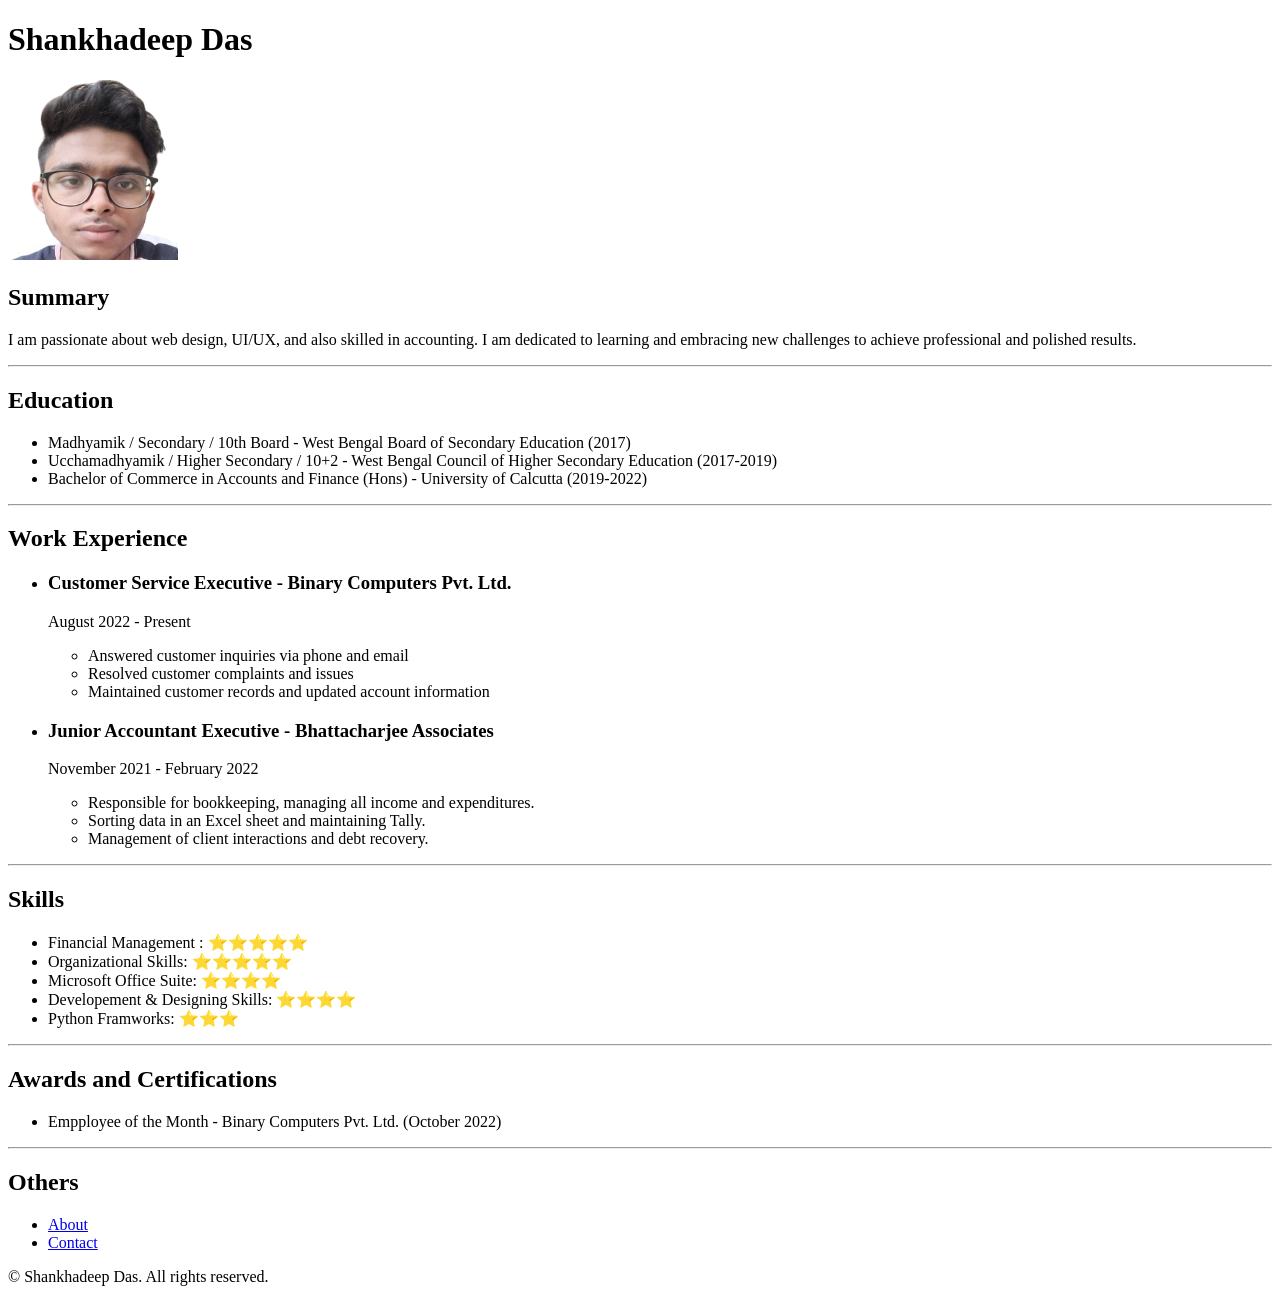
==== index.html @ 57a4e0e6 "Shankhadeep's Workspace" ====
<!DOCTYPE html>
<html lang="en">
<head>
    <meta charset="UTF-8">
    <meta name="viewport" content="width=device-width, initial-scale=1.0">
    <title>Shankhadeep's Workspace</title>
</head>
<body>

    <!-- Full Name -->

    <h1>Shankhadeep Das</h1>

    <!-- Picture -->
    <img src="./Assets/Shankhadeep.png" alt="Shankhadeep-Picture" height="180px" width="170px">

    <!-- Summary -->
     <h2>Summary</h2>
     <p>I am passionate about web design, UI/UX, and also skilled in accounting. I am dedicated to learning and embracing new challenges to achieve professional and polished results.</p>
    
    <hr>

    <!-- Education -->
    <h2>Education</h2>
    
    <!-- Degree Lists -->
    <ul>
        <li>Madhyamik / Secondary /  10th Board - West Bengal Board of Secondary Education (2017)</li>
        <li>Ucchamadhyamik / Higher Secondary / 10+2 - West Bengal Council of Higher Secondary Education (2017-2019)</li>
        <li>Bachelor of Commerce in Accounts and Finance (Hons) - University of Calcutta (2019-2022)</li>
    </ul>
    <hr>
    <!-- Work Experience -->
    <h2>Work Experience</h2>

    <!-- Work Lists -->
     <ul>
        <li>
            <h3>Customer Service Executive - Binary Computers Pvt. Ltd.</h3>
            <p>August 2022 - Present</p>
            <ul>
                <li>Answered customer inquiries via phone and email</li>
                <li>Resolved customer complaints and issues</li>
                <li>Maintained customer records and updated account information</li>
            </ul>
        </li>
        <li>
            <h3> Junior Accountant Executive - Bhattacharjee Associates</h3>
            <p>November 2021 - February 2022</p>
            <ul>
                <li>Responsible for bookkeeping, managing all income and expenditures.</li>
                <li>Sorting data in an Excel sheet and maintaining Tally.</li>
                <li>Management of client interactions and debt recovery.</li>
            </ul>
        </li>
     </ul>

     <hr>
     
     <!-- Skills -->
    <h2>Skills</h2>

    <!-- Skilss Lists -->
     <ul>
        <li>Financial Management : ⭐️⭐️⭐️⭐️⭐️</li>
        <li>Organizational Skills: ⭐️⭐️⭐️⭐️⭐️</li>
        <li>Microsoft Office Suite: ⭐️⭐️⭐️⭐️</li>
        <li>Developement & Designing Skills: ⭐️⭐️⭐️⭐️</li>
        <li>Python Framworks: ⭐️⭐️⭐️</li>
     </ul>

     <hr>
     <!-- Certifications -->
    <h2>Awards and Certifications</h2>
    <ul>
        <li> Empployee of the Month - Binary Computers Pvt. Ltd. (October 2022) </li>
    </ul>

    <hr>

    <!-- Other Related things -->
     <h2>Others</h2>

     <ul>
        <li><a href="./Public/about.html">About</a></li>
        <li><a href="./Public/contact.html">Contact</a></li>
     </ul>


    <!-- Copytight Handle -->
    <footer>
        <p>&copy; Shankhadeep Das. All rights reserved.</p>
    </footer>
</body>
</html>
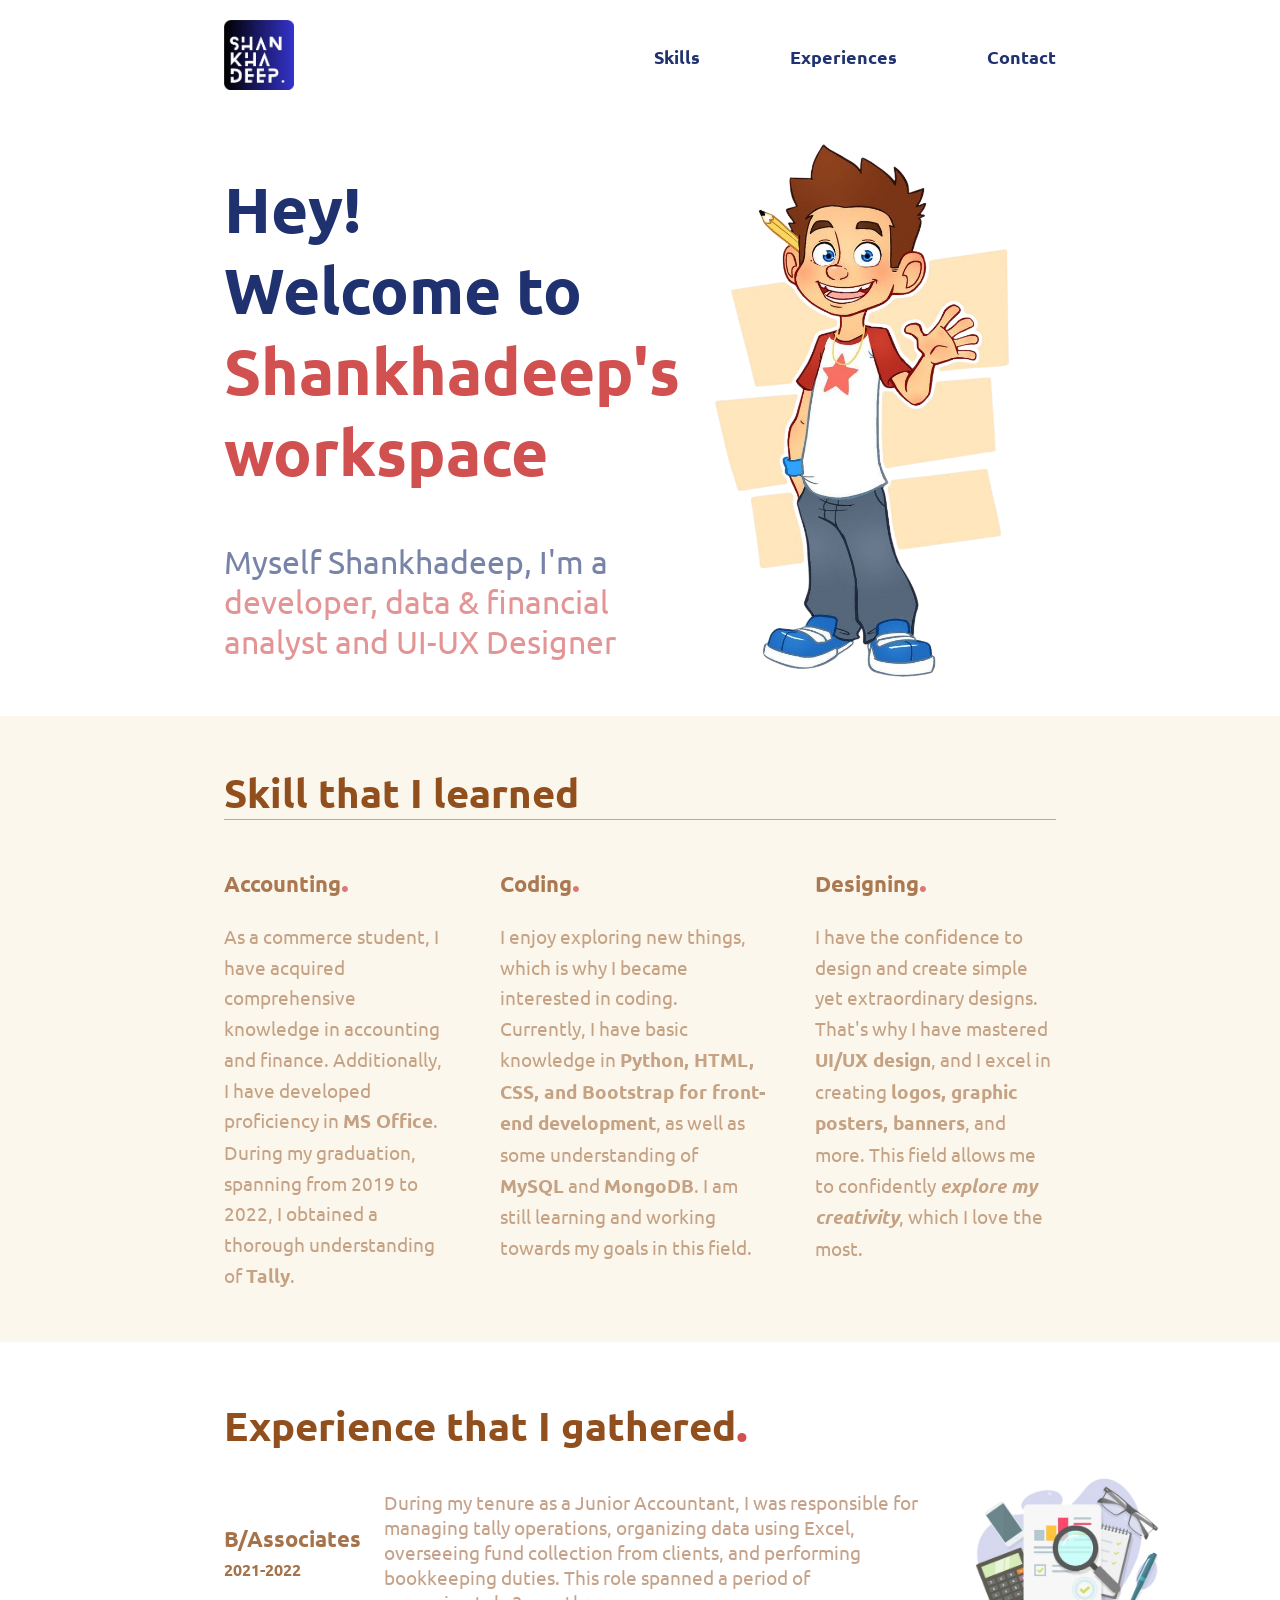
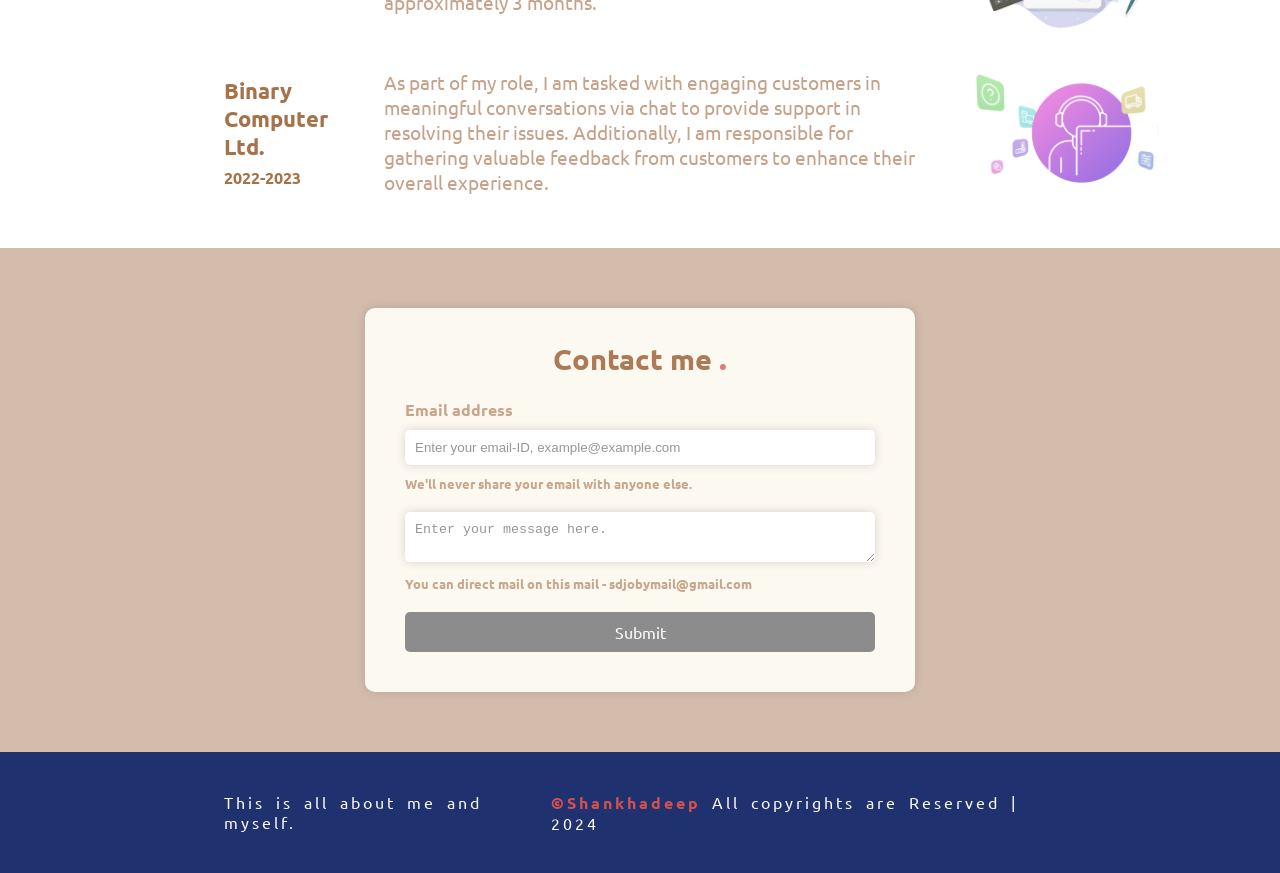
==== commit 38c329af: "Add files via upload Take a look at my new website - it's my very first personal project!" ====
--- a/index.html
+++ b/index.html
@@ -1,95 +1,161 @@
 <!DOCTYPE html>
 <html lang="en">
+
 <head>
-    <meta charset="UTF-8">
-    <meta name="viewport" content="width=device-width, initial-scale=1.0">
-    <title>Shankhadeep's Workspace</title>
+  <meta charset="UTF-8">
+  <meta name="viewport" content="width=device-width, initial-scale=1.0">
+  <title>Shankhadeep's World</title>
+
+  <!-- CSS Links -->
+  <link rel="stylesheet" href="./Styles/style.css">
+
+  <!-- Google Font Styles -->
+  <link rel="preconnect" href="https://fonts.googleapis.com">
+  <link rel="preconnect" href="https://fonts.gstatic.com" crossorigin>
+  <link
+    href="https://fonts.googleapis.com/css2?family=Merriweather:ital,wght@0,300;0,400;0,700;0,900;1,300;1,400;1,700;1,900&family=Source+Code+Pro:ital,wght@0,200..900;1,200..900&family=Ubuntu:ital,wght@0,300;0,400;0,500;0,700;1,300;1,400;1,500;1,700&display=swap"
+    rel="stylesheet">
+
 </head>
+
 <body>
+  <!-- Main Hero Section -->
+  <secion id="hero-section">
+    <!-- NavBar Section -->
+    <div id="main-container">
+      <nav class="nav-bar">
+        <div class="nav-content">
+          <a href="#" class="navbar-brand"><img src="./media/Shankhadeep-Logo-Blue.png" alt="shankahdeep-logo"
+              height="70"></a>
+          <div class="nav-menu">
+            <ul>
+              <li class="menu-item"><a href="#skill-section">Skills</a></li>
+              <li class="menu-item"><a href="#experience-section">Experiences</a></li>
+              <li class="menu-item"><a href="#contact-section">Contact</a></li>
+            </ul>
+          </div>
+        </div>
+      </nav>
+      <!-- NavBar Section End -->
 
-    <!-- Full Name -->
+      <!-- Hero Section -->
+      <div class="hero-banner">
+        <div class="hero-brief">
+          <h1 class="main-heading">Hey! <br> Welcome to <span class="eye-catch">Shankhadeep's workspace</span></h1>
+          <p class="short-brief">Myself Shankhadeep, I'm a <span class="eye-catch">developer, data & financial analyst
+              and UI-UX Designer</span></p>
+        </div>
+        <div class="hero-boy-img"><img src="./media/hero-boy-hd-img.png" alt="hero-boy-img" height="600"></div>
+      </div>
+      <!-- Hero Section End -->
+    </div>
+  </secion>
+  <!-- Main Hero Section End -->
 
-    <h1>Shankhadeep Das</h1>
+  <!-- Skills Section -->
+  <section id="skill-section">
+    <div id="feature-container">
+      <h1 class="feature-head">Skill that I learned</h1>
+      <div class="features">
+        <div class="skills">
+          <h3>Accounting<span class="dott">.</span></h3>
+          <p>As a commerce student, I have acquired comprehensive knowledge in accounting and finance. Additionally, I
+            have developed proficiency in <strong>MS Office</strong>. During my graduation, spanning from 2019 to 2022,
+            I obtained a thorough understanding of <strong>Tally</strong>.</p>
+        </div>
+        <div class="skills">
+          <h3>Coding<span class="dott">.</span></h3>
+          <p>I enjoy exploring new things, which is why I became interested in coding. Currently, I have basic knowledge
+            in <strong>Python, HTML, CSS, and Bootstrap for front-end development</strong>, as well as some
+            understanding of <strong>MySQL</strong> and <strong>MongoDB</strong>. I am still learning and working
+            towards my goals in this field.</p>
+        </div>
+        <div class="skills">
+          <h3>Designing<span class="dott">.</span></h3>
+          <p>I have the confidence to design and create simple yet extraordinary designs. That's why I have mastered
+            <strong>UI/UX design</strong>, and I excel in creating <strong>logos, graphic posters, banners</strong>, and
+            more. This field allows me to confidently <strong><i>explore my creativity</i></strong>, which I love the
+            most.
+          </p>
+        </div>
+      </div>
+    </div>
+  </section>
+  <!-- Skills Section End -->
 
-    <!-- Picture -->
-    <img src="./Assets/Shankhadeep.png" alt="Shankhadeep-Picture" height="180px" width="170px">
+  <!-- Experience -->
+  <section id="experience-section">
+    <div id="experience-container">
+      <h1 class="experience-head">Experience that I gathered<span class="dott" style="font-size: 3rem;">.</span></h1>
+      <div class="experiences">
+        <div class="exp">
+          <div class="exp-head">
+            <h3>B/Associates</h3>
+            <h5>2021-2022</h5>
+          </div>
+          <div class="exp-text">
+            <p>During my tenure as a Junior Accountant, I was responsible for managing tally operations, organizing data
+              using Excel, overseeing fund collection from clients, and performing bookkeeping duties. This role spanned
+              a period of approximately 3 months.</p>
+          </div>
+          <img class="exp-img" src="./media/Junnior-Accountant.png" alt="junior-acountant-img" height="150">
+        </div>
+        <div class="exp">
+          <div class="exp-head">
+            <h3>Binary Computer Ltd.</h3>
+            <h5>2022-2023</h5>
+          </div>
+          <div class="exp-text">
+            <p>As part of my role, I am tasked with engaging customers in meaningful conversations via chat to provide
+              support in resolving their issues. Additionally, I am responsible for gathering valuable feedback from
+              customers to enhance their overall experience.</p>
+          </div>
+          <img class="exp-img" src="./media/Customer_Executive.png" alt="junior-acountant-img" height="150">
+        </div>
+      </div>
+    </div>
+  </section>
+  <!-- Experience End -->
 
-    <!-- Summary -->
-     <h2>Summary</h2>
-     <p>I am passionate about web design, UI/UX, and also skilled in accounting. I am dedicated to learning and embracing new challenges to achieve professional and polished results.</p>
-    
-    <hr>
-
-    <!-- Education -->
-    <h2>Education</h2>
-    
-    <!-- Degree Lists -->
-    <ul>
-        <li>Madhyamik / Secondary /  10th Board - West Bengal Board of Secondary Education (2017)</li>
-        <li>Ucchamadhyamik / Higher Secondary / 10+2 - West Bengal Council of Higher Secondary Education (2017-2019)</li>
-        <li>Bachelor of Commerce in Accounts and Finance (Hons) - University of Calcutta (2019-2022)</li>
-    </ul>
-    <hr>
-    <!-- Work Experience -->
-    <h2>Work Experience</h2>
-
-    <!-- Work Lists -->
-     <ul>
-        <li>
-            <h3>Customer Service Executive - Binary Computers Pvt. Ltd.</h3>
-            <p>August 2022 - Present</p>
-            <ul>
-                <li>Answered customer inquiries via phone and email</li>
-                <li>Resolved customer complaints and issues</li>
-                <li>Maintained customer records and updated account information</li>
-            </ul>
-        </li>
-        <li>
-            <h3> Junior Accountant Executive - Bhattacharjee Associates</h3>
-            <p>November 2021 - February 2022</p>
-            <ul>
-                <li>Responsible for bookkeeping, managing all income and expenditures.</li>
-                <li>Sorting data in an Excel sheet and maintaining Tally.</li>
-                <li>Management of client interactions and debt recovery.</li>
-            </ul>
-        </li>
-     </ul>
-
-     <hr>
-     
-     <!-- Skills -->
-    <h2>Skills</h2>
-
-    <!-- Skilss Lists -->
-     <ul>
-        <li>Financial Management : ⭐️⭐️⭐️⭐️⭐️</li>
-        <li>Organizational Skills: ⭐️⭐️⭐️⭐️⭐️</li>
-        <li>Microsoft Office Suite: ⭐️⭐️⭐️⭐️</li>
-        <li>Developement & Designing Skills: ⭐️⭐️⭐️⭐️</li>
-        <li>Python Framworks: ⭐️⭐️⭐️</li>
-     </ul>
-
-     <hr>
-     <!-- Certifications -->
-    <h2>Awards and Certifications</h2>
-    <ul>
-        <li> Empployee of the Month - Binary Computers Pvt. Ltd. (October 2022) </li>
-    </ul>
-
-    <hr>
-
-    <!-- Other Related things -->
-     <h2>Others</h2>
-
-     <ul>
-        <li><a href="./Public/about.html">About</a></li>
-        <li><a href="./Public/contact.html">Contact</a></li>
-     </ul>
+  <!-- Contact Form Section -->
+  <section id="contact-section">
+    <div class="contact-form">
+      <form>
+        <h2>Contact me <span class="dott">.</span></h2>
+        <div>
+          <label for="email">Email address</label>
+          <input type="email" id="email" placeholder="Enter your email-ID, example@example.com">
+          <div class="email-share">We'll never share your email with anyone else.</div>
+        </div>
+        <div>
+          <textarea placeholder="Enter your message here."></textarea>
+        </div>
+        <p>You can direct mail on this mail - sdjobymail@gmail.com</p>
+        <div>
+          <a href="#" target="_blank">Submit</a>
+        </div>
+      </form>
+    </div>
+  </section>
+  <!-- Contact Form Section End -->
 
 
-    <!-- Copytight Handle -->
-    <footer>
-        <p>&copy; Shankhadeep Das. All rights reserved.</p>
-    </footer>
+  <!-- Footer Section -->
+  <section id="footer-section">
+    <div id="footer-container">
+      <div class="aboutme">
+        <p class="aboutme-head">This is all about me and myself.</p>
+      </div>
+      <div class="aboutme">
+        <p class="aboutme-head"> <strong class="copy-skd">&copy;Shankhadeep</strong> All copyrights are Reserved | 2024
+        </p>
+      </div>
+    </div>
+  </section>
+  <!-- Footer Section End -->
+
+<!-- Js Link -->
+ <script src="/Script/script.js"></script>
 </body>
+
 </html>
--- a/Styles/style.css
+++ b/Styles/style.css
@@ -0,0 +1,411 @@
+:root{
+    /* Font Styles */
+    --source-code-pro: "Source Code Pro", monospace;
+    --ubuntu: "Ubuntu", sans-serif;
+    --merriweather: "Merriweather", serif;
+
+    /* Color */
+    --skin-tone: #fcf7ec;
+    --little-dark-skin: #c6a691;
+    --tangy-orange: #E76F51;
+    --navy-blue: #1F316F;
+    --bluish: #5B99C2;
+    --brown: #914F1E;
+    --light-brown: #D15050;
+}
+
+* {
+    margin: 0;
+    padding: 0;
+    box-sizing: border-box;
+}
+
+a {
+    text-decoration: none;
+}
+
+ul {
+    list-style: none;
+}
+
+
+/* Section Department */
+#hero-section {
+    background-color: var(--skin-tone);
+}
+
+/* Navbar Settings */
+
+#main-container {
+    width: 65%;
+    margin: auto;
+    font-family: var(--ubuntu);
+    margin-top: 20px;
+}
+
+.nav-content {
+    display: flex;
+    align-items: center;
+    justify-content: space-between;
+}
+
+.nav-menu ul {
+    display: flex;
+    gap: 90px;
+}
+
+.menu-item a {
+    font-weight: bold;
+    color: var(--navy-blue);
+    font-size: 1.15rem;
+}
+
+
+/* Hero Secction */
+
+.hero-banner {
+    margin-top: 20px;
+    display: flex;
+    align-items: center;
+    justify-content: space-between;
+    color: var(--navy-blue);
+}
+
+.hero-brief {
+    width: 50%;
+    font-size: 2rem;
+}
+
+.main-heading {
+    margin-bottom: 50px;
+    font-weight: bolder;
+}
+.eye-catch {
+    color: var(--light-brown);
+    opacity: 100%;
+}
+.short-brief {
+    opacity: 60%;
+}
+
+/* Features - Skills */
+#skill-section {
+    background-color: var(--skin-tone);
+}
+
+#feature-container {
+    width: 65%;
+    margin: auto;
+    font-family: var(--ubuntu);
+    padding: 50px 0; 
+    font-size: 1.2rem;
+    color: var(--brown);
+}
+
+.feature-head {
+    font-size: 2.5rem;
+    margin-bottom: 40px;
+    border-bottom: 0.5px solid var(--little-dark-skin);
+}
+
+.features {
+    display: flex;
+    gap: 50px;
+}
+
+.skills h3 {
+    opacity: 75%;
+}
+
+.dott {
+    color: var(--light-brown);
+    font-size: 2rem;
+}
+
+.skills p {
+    margin-top: 20px;
+    opacity: 50%;
+    line-height: 1.6;
+}
+
+/* Experience Section */
+
+#experience-container {
+    width: 65%;
+    margin: auto;
+    font-family: var(--ubuntu);
+    padding: 50px 0 10px;
+    font-size: 1.2rem;
+    color: var(--brown);
+}
+
+.experience-head {
+    margin-bottom: 25px;
+    font-size: 2.5rem;
+    
+}
+
+.exp {
+    display: grid;
+    gap: 10px;
+    grid-template-columns: 150px 65% 50px;
+    margin-bottom: 30px;
+    opacity: 80%;
+}
+
+.exp-head {
+    padding-right: 30px;
+    display: flex;
+    flex-direction: column;
+    justify-content: center;
+    gap: 6px;
+}
+
+.exp-text {
+    display: flex;
+    flex-direction: column;
+    gap: 5px;
+    justify-content: center;
+    opacity: 65%;
+}
+
+.exp-img {
+    margin-left: 40px;
+}
+
+/* Contact Form Section */
+#contact-section{
+    background-color: var(--little-dark-skin);
+    padding: 20px;
+    opacity: 75%;
+}
+
+.contact-form {
+    max-width: 550px;
+    margin: 40px auto;
+    padding: 30px 40px 40px;
+    background-color: var(--skin-tone);
+    color: var(--brown);
+    border-radius: 10px;
+    box-shadow: 0 0 10px rgba(0, 0, 0, 0.2);
+    font-family: var(--ubuntu);
+  }
+  
+  .contact-form h2 {
+    font-size: 1.8rem;
+    font-weight: bold;
+    text-align: center;
+    margin-bottom: 20px;
+  }
+  
+  .contact-form label {
+    display: block;
+    margin-bottom: 10px;
+    opacity: 65%;
+    font-weight: bold;
+  }
+  
+  .contact-form input[type="email"] {
+    width: 100%;
+    padding: 10px;
+    border: none;
+    border-radius: 5px;
+    box-shadow: 0 0 10px rgba(0, 0, 0, 0.2);
+  }
+
+  .email-share {
+    display: block;
+    margin-bottom: 10px;
+    opacity: 65%;
+    font-weight: bold;
+    margin: 10px 0 20px;
+    font-size: .8rem;
+  }
+  
+  .contact-form textarea {
+    width: 100%;
+    padding: 10px;
+    border: none;
+    border-radius: 5px;
+    box-shadow: 0 0 10px rgba(0, 0, 0, 0.2);
+  }
+  
+  .contact-form p {
+    display: block;
+    margin-bottom: 10px;
+    opacity: 65%;
+    font-weight: bold;
+    margin: 10px 0 20px;
+    font-size: .8rem;
+  }
+  
+  .contact-form a {
+    display: block;
+    width: 100%;
+    padding: 10px;
+    background-color: #666;
+    color: #fff;
+    border: none;
+    border-radius: 5px;
+    text-align: center;
+    text-decoration: none;
+  }
+  
+  .contact-form a:hover {
+    background-color: #777;
+  }
+
+/* Footer Section */
+
+#footer-section {
+    background-color: var(--navy-blue);
+}
+
+#footer-container {
+    width: 65%;
+    margin: auto;
+    font-family: var(--ubuntu);
+    padding: 40px 0 ;
+    color: #fcf7ec;
+    word-spacing: 4px;
+    letter-spacing: 3px;
+
+    /* Display */
+    display: flex;
+    justify-content: space-between;
+}
+
+.copy-skd {
+    color: var(--light-brown);
+}
+
+/* Media Query */
+/* For devices with a width of 1024px or less */
+@media screen and (max-width: 1024px) {
+    #main-container {
+        width: 80%;
+    }
+
+    .nav-menu ul {
+        gap: 50px;
+    }
+
+    .hero-brief {
+        width: 60%;
+    }
+
+    .hero-banner {
+        flex-direction: column;
+        align-items: center;
+        text-align: center;
+    }
+
+    .hero-brief, .hero-boy-img {
+        width: 100%;
+    }
+
+    .features {
+        flex-direction: column;
+        gap: 30px;
+    }
+
+    .experience-head {
+        text-align: center;
+    }
+
+    .exp {
+        grid-template-columns: 1fr;
+        text-align: center;
+    }
+    
+    .exp img {
+        visibility: hidden;
+        height: 5px;
+    }
+
+    .exp-head, .exp-text, .exp-img {
+        margin: 0 auto;
+    }
+
+    .exp-head {
+        padding-right: 0;
+    }
+
+    #footer-container {
+        font-size: 0.6rem;
+        word-spacing: 0.5px;
+        letter-spacing: 2px;
+    }
+}
+
+/* For devices with a width of 768px or less */
+@media screen and (max-width: 768px) {
+    .navbar-brand {
+        visibility: hidden;
+    }
+
+    .nav-menu ul {
+        visibility: hidden;
+    }
+
+    .hero-brief {
+        font-size: 1.8rem;
+    }
+
+    .main-heading {
+        font-size: 3rem;
+    }
+
+    .features {
+        font-size: 1rem;
+    }
+
+    .exp {
+        grid-template-columns: 1fr;
+        gap: 20px;
+    }
+    
+    .exp-head h3, .exp-head h5 {
+        font-size: 1.2rem;
+    }
+
+    .exp-text p {
+        font-size: 1rem;
+    }
+}
+
+/* For devices with a width of 480px or less */
+@media screen and (max-width: 480px) {
+    nav.nav-bar {
+        visibility: hidden;
+    }
+
+    .hero-brief {
+        font-size: 1.2rem;
+    }
+
+    .main-heading {
+        font-size: 1.5rem;
+    }
+
+    .features {
+        font-size: 0.9rem;
+    }
+
+    .exp-head h3, .exp-head h5 {
+        font-size: 1rem;
+    }
+
+    .exp-text p {
+        font-size: 0.9rem;
+    }
+
+    .exp-img {
+        height: 120px;
+    }
+
+    .aboutme-head {
+        font-size: 0.8rem;
+        text-align: center;
+    }
+}
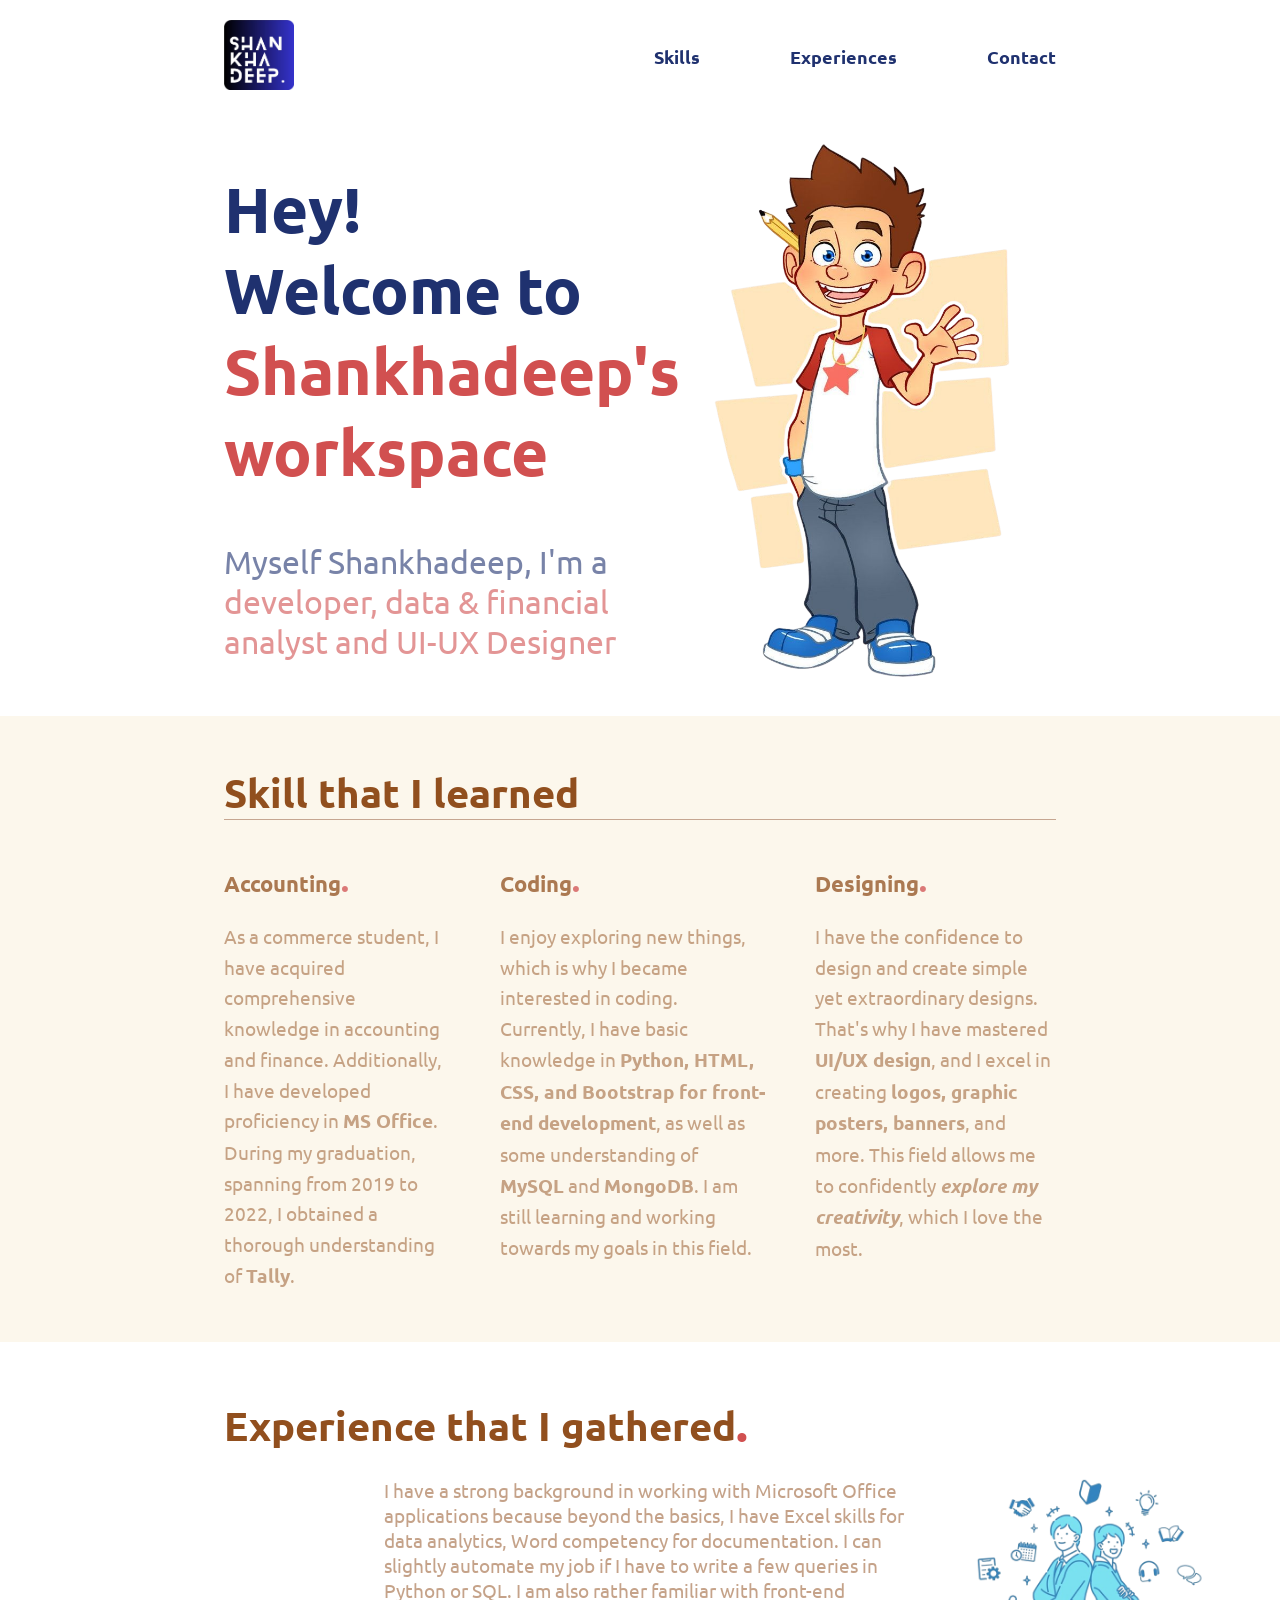
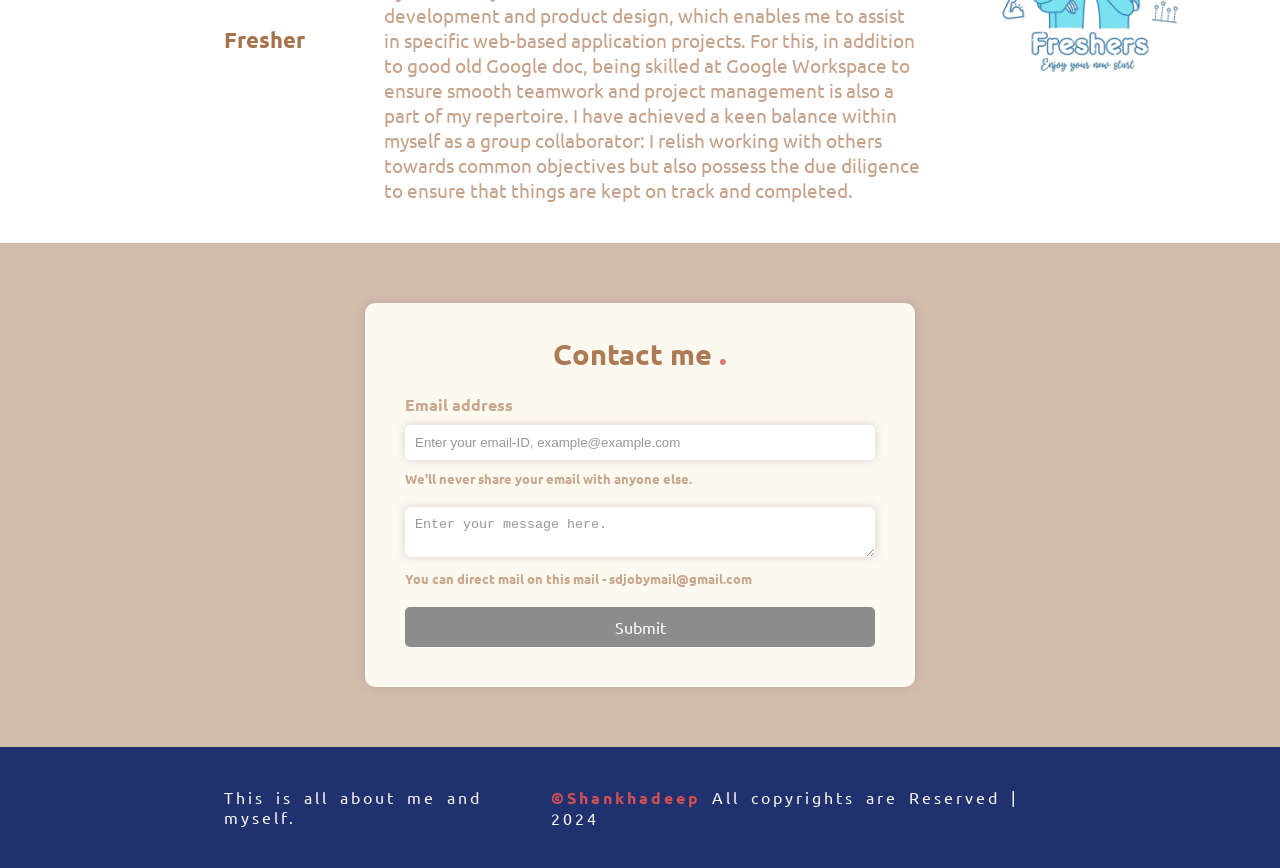
==== commit 62ad910d: "index.html" ====
--- a/index.html
+++ b/index.html
@@ -90,6 +90,16 @@
       <div class="experiences">
         <div class="exp">
           <div class="exp-head">
+            <h3>Fresher</h3>
+            <!-- <h5>2021-2022</h5> -->
+          </div>
+          <div class="exp-text">
+            <p>I have a strong background in working with Microsoft Office applications because beyond the basics, I have Excel skills for data analytics, Word competency for documentation. I can slightly automate my job if I have to write a few queries in Python or SQL. I am also rather familiar with front-end development and product design, which enables me to assist in specific web-based application projects. For this, in addition to good old Google doc, being skilled at Google Workspace to ensure smooth teamwork and project management is also a part of my repertoire. I have achieved a keen balance within myself as a group collaborator: I relish working with others towards common objectives but also possess the due diligence to ensure that things are kept on track and completed.</p>
+          </div>
+          <img class="exp-img" src="./media/Freshers.png" alt="junior-acountant-img" height="200">
+        </div>
+        <!-- <div class="exp">
+          <div class="exp-head">
             <h3>B/Associates</h3>
             <h5>2021-2022</h5>
           </div>
@@ -110,8 +120,8 @@
               support in resolving their issues. Additionally, I am responsible for gathering valuable feedback from
               customers to enhance their overall experience.</p>
           </div>
-          <img class="exp-img" src="./media/Customer_Executive.png" alt="junior-acountant-img" height="150">
-        </div>
+          <img class="exp-img" src="./media/Customer_Executive.png" alt="junior-acountant-img" height="150">          
+        </div> -->
       </div>
     </div>
   </section>
@@ -153,9 +163,7 @@
     </div>
   </section>
   <!-- Footer Section End -->
-
-<!-- Js Link -->
- <script src="/Script/script.js"></script>
+  
 </body>
 
-</html>+</html>
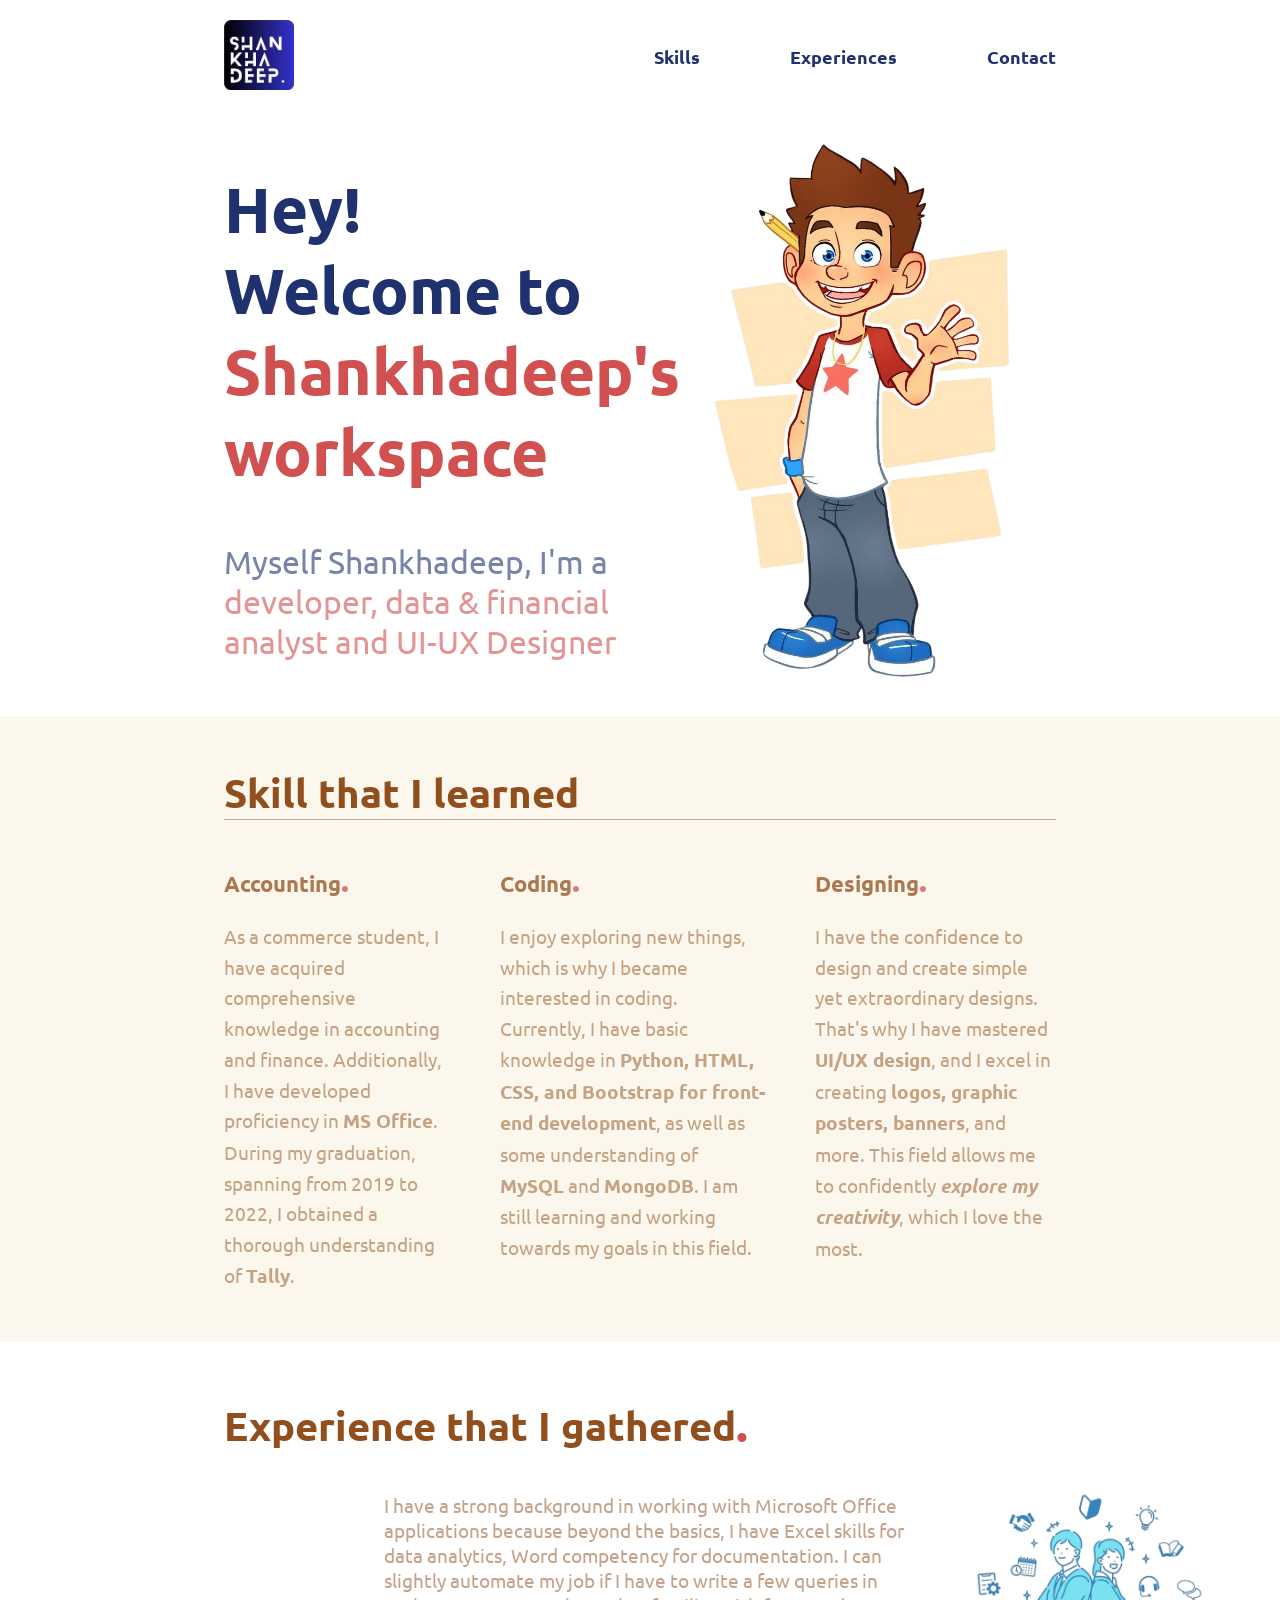
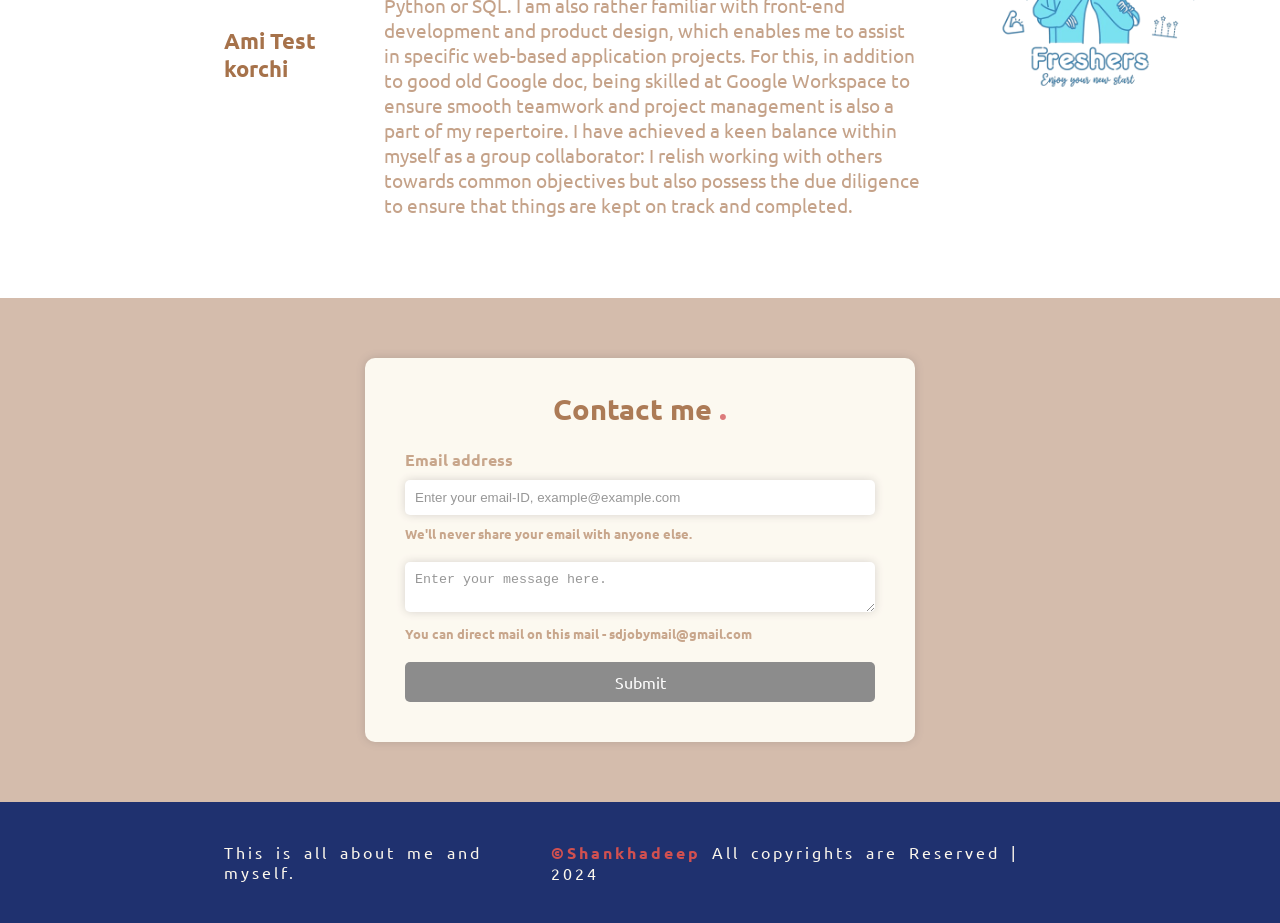
==== commit 7a72b7c2: "Update index.html" ====
--- a/index.html
+++ b/index.html
@@ -90,7 +90,7 @@
       <div class="experiences">
         <div class="exp">
           <div class="exp-head">
-            <h3>Fresher</h3>
+            <h3>Ami Test korchi</h3>
             <!-- <h5>2021-2022</h5> -->
           </div>
           <div class="exp-text">
--- a/Styles/style.css
+++ b/Styles/style.css
@@ -134,13 +134,13 @@
     width: 65%;
     margin: auto;
     font-family: var(--ubuntu);
-    padding: 50px 0 10px;
+    padding: 50px 0px;
     font-size: 1.2rem;
     color: var(--brown);
 }
 
 .experience-head {
-    margin-bottom: 25px;
+    margin-bottom: 40px;
     font-size: 2.5rem;
     
 }
@@ -408,4 +408,4 @@
         font-size: 0.8rem;
         text-align: center;
     }
-}+}
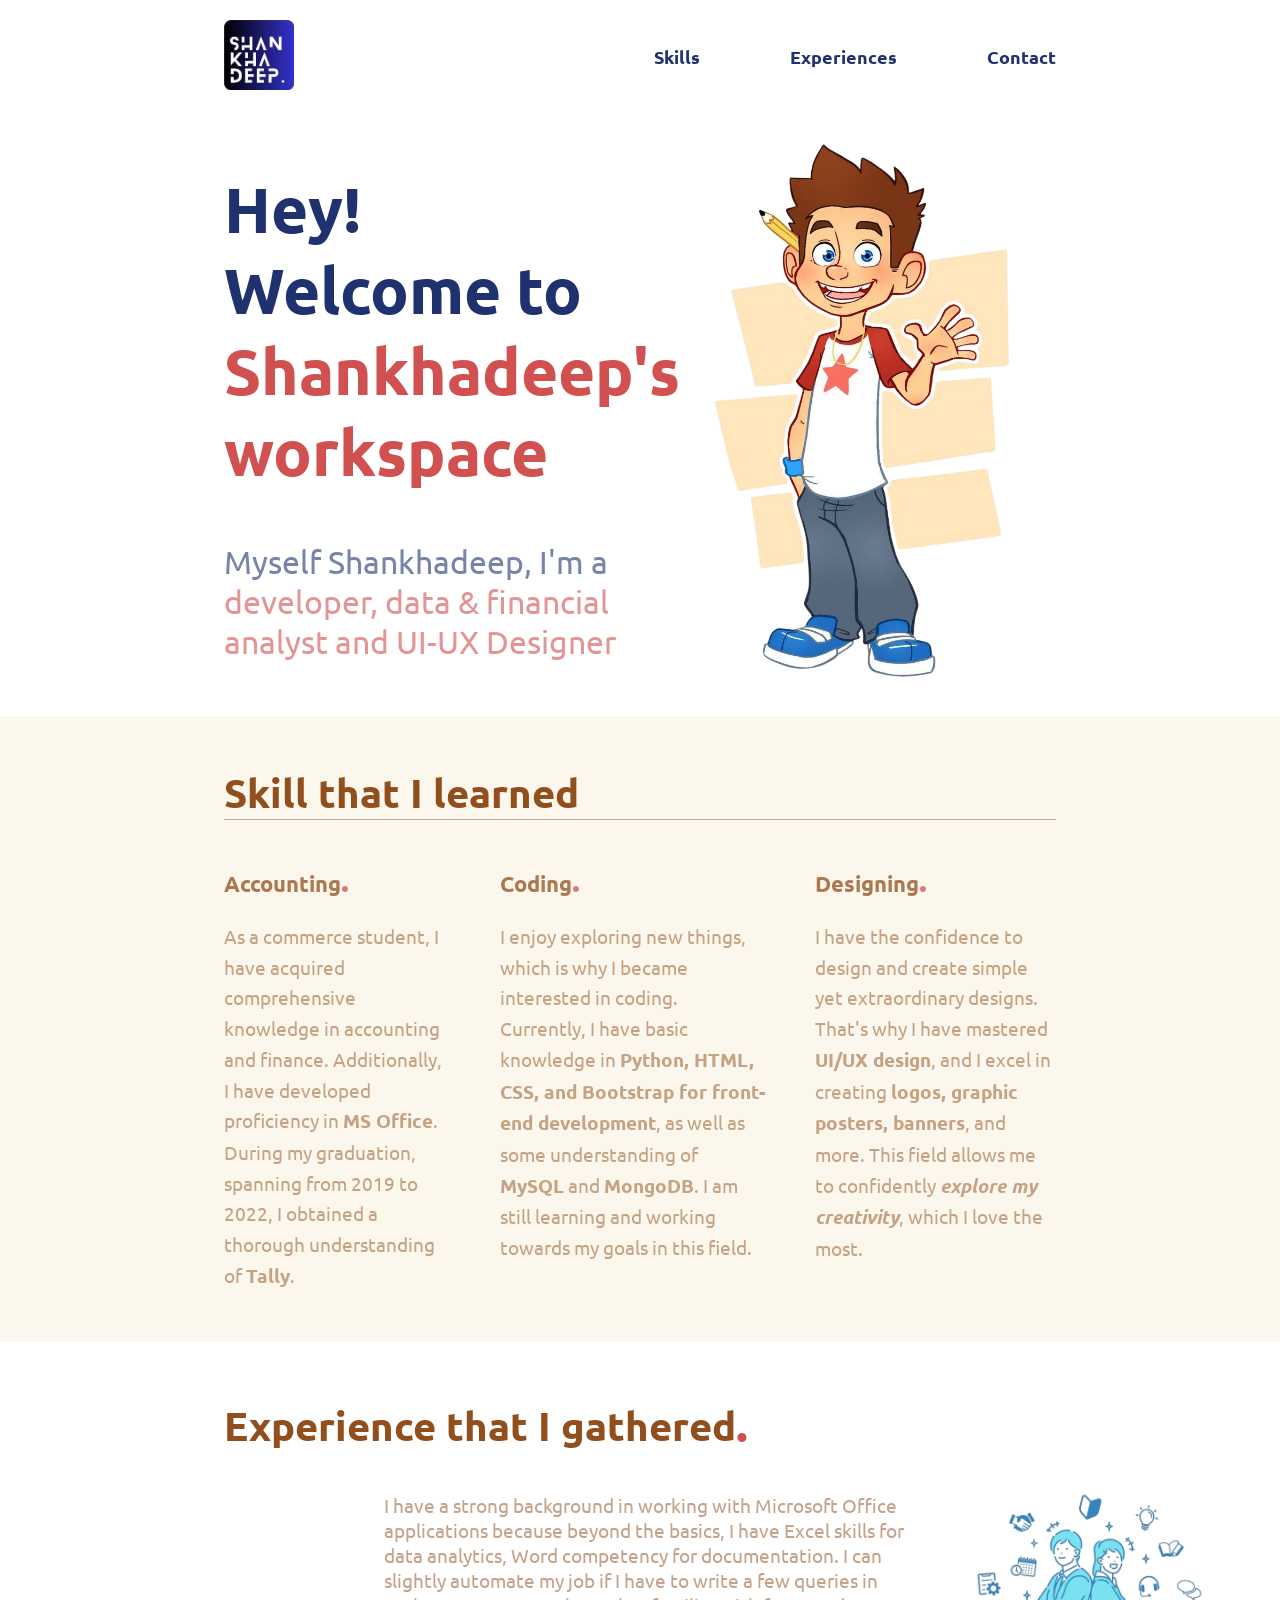
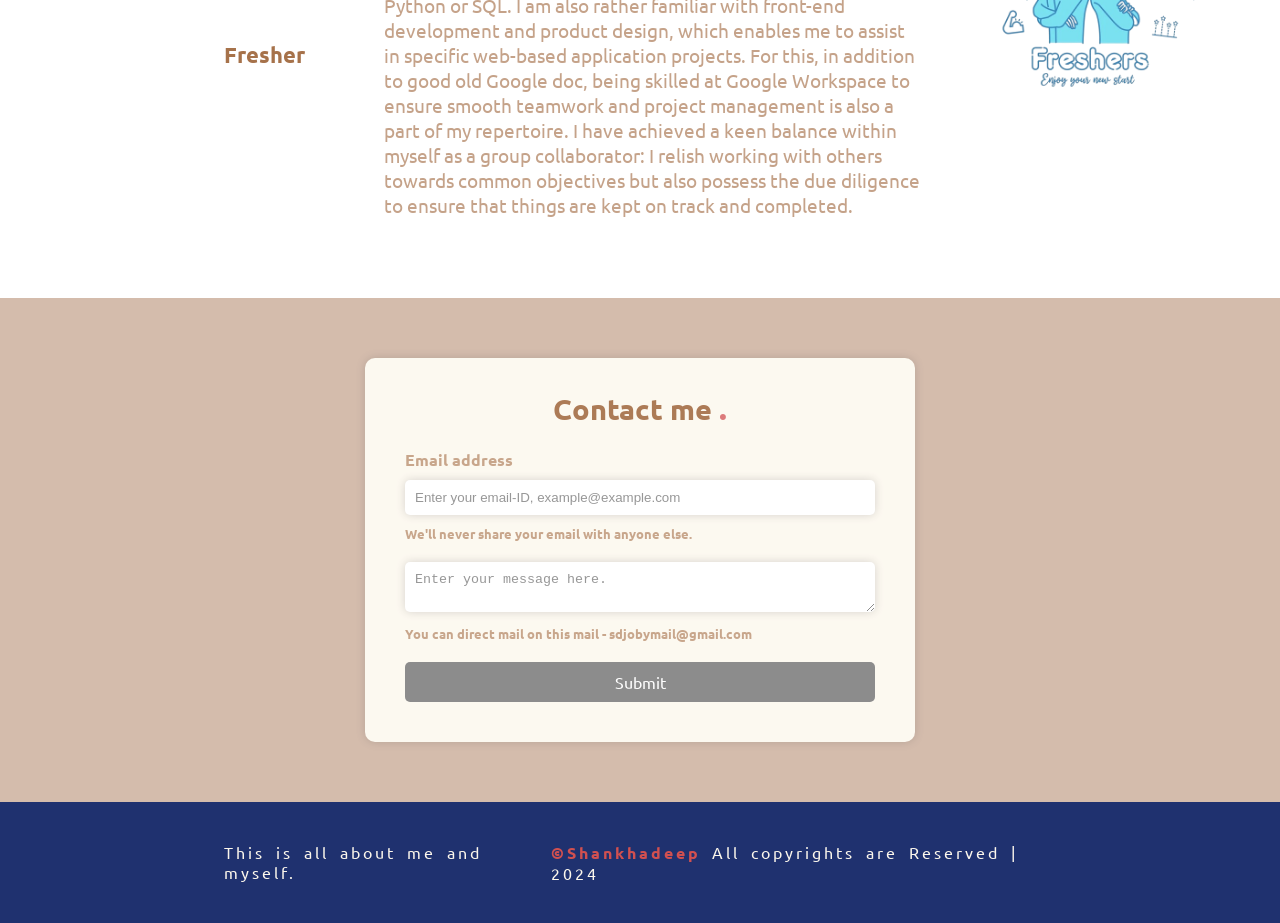
==== commit 78dbde6b: "Update index.html" ====
--- a/index.html
+++ b/index.html
@@ -90,7 +90,7 @@
       <div class="experiences">
         <div class="exp">
           <div class="exp-head">
-            <h3>Ami Test korchi</h3>
+            <h3>Fresher</h3>
             <!-- <h5>2021-2022</h5> -->
           </div>
           <div class="exp-text">
